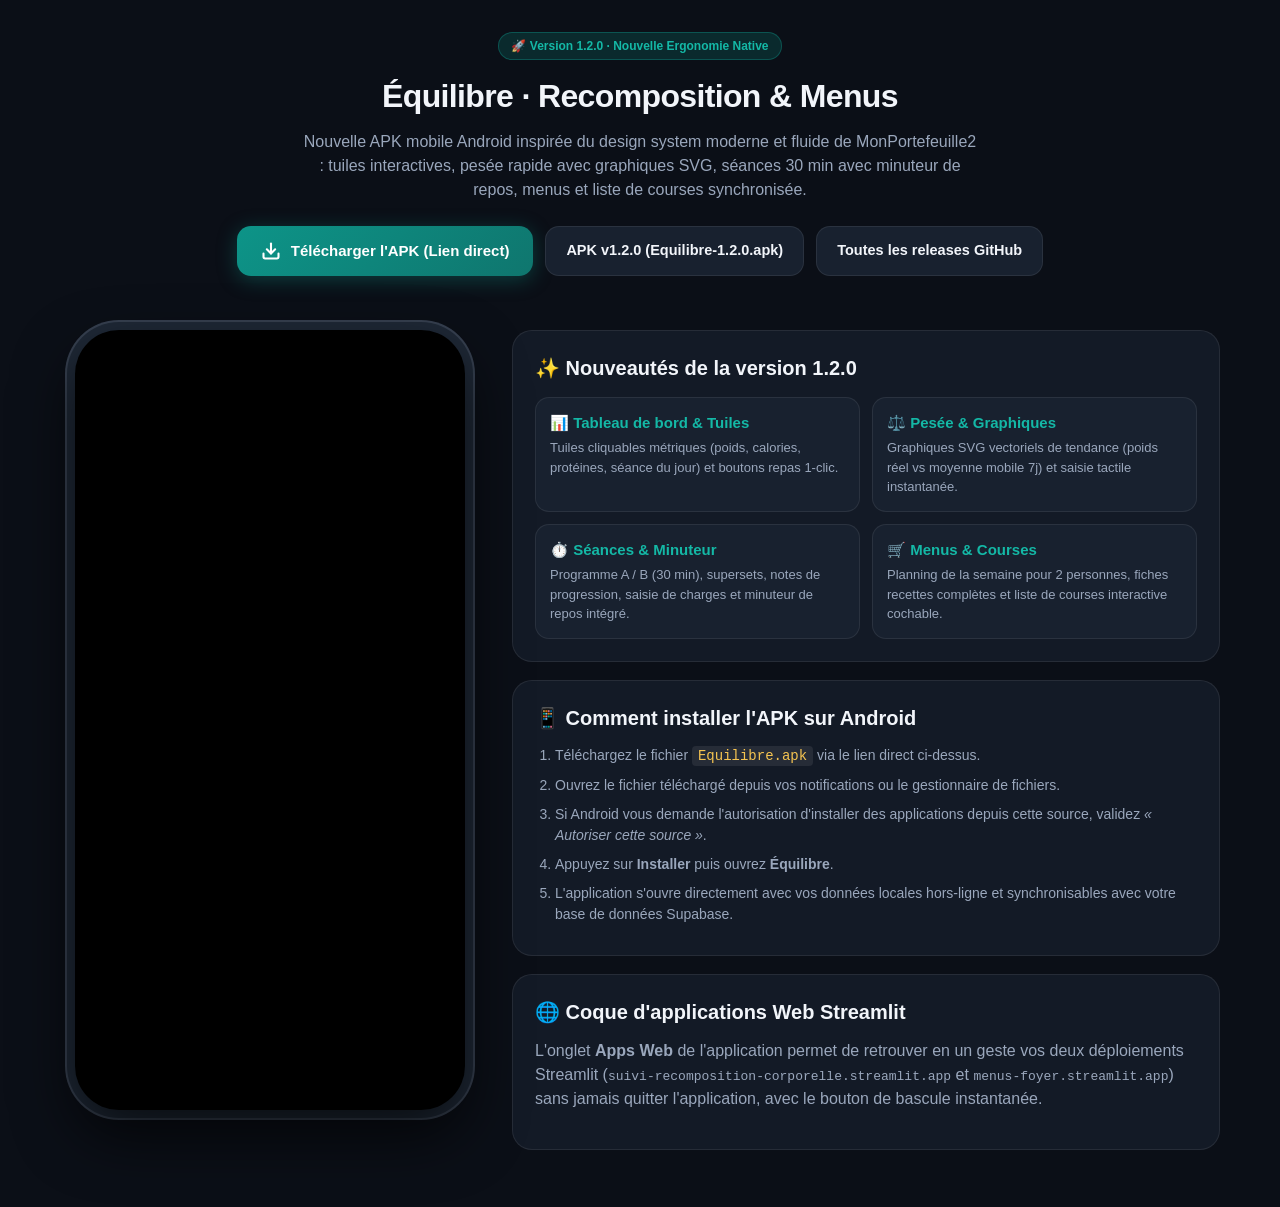
==== telechargements/index.html @ 3985b1e2 "feat(apk): refonte mobile Équilibre inspirée de MonPortefeuille2 et CI/CD APK - Architecture mobile " ====
<!DOCTYPE html>
<html lang="fr">
<head>
    <meta charset="utf-8">
    <meta name="viewport" content="width=device-width, initial-scale=1">
    <title>Équilibre 1.2.0 — Nouvelle APK Android & Aperçu</title>
    <style>
        :root {
            --bg: #0B0F17;
            --card: #131A26;
            --card-2: #18212F;
            --line: rgba(255, 255, 255, 0.08);
            --teal: #0D9488;
            --teal-light: #14B8A6;
            --txt: #F2F5FA;
            --txt-2: #9AA7BC;
            --txt-3: #6B7789;
            --gold: #F5C451;
            --up: #10B981;
        }
        * { box-sizing: border-box; }
        body {
            margin: 0;
            padding: 0;
            background: var(--bg);
            color: var(--txt);
            font-family: -apple-system, BlinkMacSystemFont, "Segoe UI", Roboto, sans-serif;
            line-height: 1.5;
        }
        .header {
            padding: 32px 20px 24px;
            text-align: center;
            max-width: 900px;
            margin: 0 auto;
        }
        .badge {
            display: inline-flex;
            align-items: center;
            gap: 6px;
            padding: 4px 12px;
            border-radius: 999px;
            font-size: 12px;
            font-weight: 700;
            background: rgba(13, 148, 136, 0.2);
            color: var(--teal-light);
            border: 1px solid rgba(13, 148, 136, 0.4);
            margin-bottom: 12px;
        }
        h1 {
            font-size: 32px;
            font-weight: 800;
            margin: 0 0 10px;
            letter-spacing: -0.02em;
        }
        p.lead {
            font-size: 16px;
            color: var(--txt-2);
            max-width: 680px;
            margin: 0 auto 24px;
        }
        .actions {
            display: flex;
            flex-wrap: wrap;
            gap: 12px;
            justify-content: center;
            margin-bottom: 30px;
        }
        .btn-telecharger {
            display: inline-flex;
            align-items: center;
            gap: 10px;
            background: linear-gradient(135deg, var(--teal), #0F766E);
            color: #FFFFFF;
            font-weight: 750;
            font-size: 15px;
            padding: 13px 24px;
            border-radius: 14px;
            text-decoration: none;
            box-shadow: 0 4px 20px rgba(13, 148, 136, 0.35);
            transition: transform .12s ease, opacity .2s ease;
        }
        .btn-telecharger:hover { transform: translateY(-1px); }
        .btn-telecharger:active { transform: translateY(1px); }
        .btn-secondaire {
            display: inline-flex;
            align-items: center;
            gap: 8px;
            background: var(--card-2);
            color: var(--txt);
            font-weight: 650;
            font-size: 14.5px;
            padding: 13px 20px;
            border-radius: 14px;
            text-decoration: none;
            border: 1px solid var(--line);
        }
        .container {
            max-width: 1200px;
            margin: 0 auto;
            padding: 0 20px 40px;
            display: grid;
            grid-template-columns: 1fr;
            gap: 32px;
        }
        @media (min-width: 900px) {
            .container {
                grid-template-columns: 420px 1fr;
                align-items: start;
            }
        }
        /* Cadre mobile */
        .mockup-wrapper {
            position: sticky;
            top: 20px;
            display: flex;
            justify-content: center;
        }
        .phone-frame {
            width: 390px;
            height: 780px;
            background: #000000;
            border-radius: 44px;
            box-shadow: 0 25px 60px rgba(0, 0, 0, 0.7), 0 0 0 8px #1F2937, 0 0 0 10px #374151;
            overflow: hidden;
            position: relative;
        }
        .phone-island {
            position: absolute;
            top: 10px;
            left: 50%;
            transform: translateX(-50%);
            width: 110px;
            height: 24px;
            background: #000;
            border-radius: 16px;
            z-index: 100;
        }
        .phone-frame iframe {
            width: 100%;
            height: 100%;
            border: 0;
            display: block;
        }
        /* Contenu descriptif */
        .content-card {
            background: var(--card);
            border: 1px solid var(--line);
            border-radius: 20px;
            padding: 22px;
            margin-bottom: 18px;
        }
        .content-card h2 {
            margin: 0 0 12px;
            font-size: 20px;
            font-weight: 750;
            color: var(--txt);
        }
        .grid-features {
            display: grid;
            grid-template-columns: 1fr 1fr;
            gap: 12px;
            margin-top: 14px;
        }
        .feature-item {
            background: var(--card-2);
            border: 1px solid var(--line);
            border-radius: 14px;
            padding: 14px;
        }
        .feature-item h3 {
            margin: 0 0 4px;
            font-size: 15px;
            font-weight: 700;
            color: var(--teal-light);
        }
        .feature-item p {
            margin: 0;
            font-size: 13px;
            color: var(--txt-2);
        }
        .instructions ol {
            padding-left: 20px;
            color: var(--txt-2);
            margin: 8px 0;
        }
        .instructions li {
            margin-bottom: 8px;
            font-size: 14px;
        }
        .instructions code {
            background: rgba(255, 255, 255, 0.08);
            padding: 2px 6px;
            border-radius: 4px;
            color: var(--gold);
        }
    </style>
</head>
<body>
    <div class="header">
        <div class="badge">🚀 Version 1.2.0 · Nouvelle Ergonomie Native</div>
        <h1>Équilibre · Recomposition & Menus</h1>
        <p class="lead">
            Nouvelle APK mobile Android inspirée du design system moderne et fluide de MonPortefeuille2 :
            tuiles interactives, pesée rapide avec graphiques SVG, séances 30 min avec minuteur de repos, menus et liste de courses synchronisée.
        </p>
        <div class="actions">
            <a href="https://github.com/flaviensaillard/suivi-recomposition/releases/latest/download/Equilibre.apk" class="btn-telecharger" id="btnDlDirect">
                <svg width="20" height="20" viewBox="0 0 24 24" fill="none" stroke="currentColor" stroke-width="2.5" stroke-linecap="round" stroke-linejoin="round">
                    <path d="M21 15v4a2 2 0 0 1-2 2H5a2 2 0 0 1-2-2v-4"></path>
                    <polyline points="7 10 12 15 17 10"></polyline>
                    <line x1="12" y1="15" x2="12" y2="3"></line>
                </svg>
                Télécharger l'APK (Lien direct)
            </a>
            <a href="https://github.com/flaviensaillard/suivi-recomposition/releases/download/v1.2.0/Equilibre-1.2.0.apk" class="btn-secondaire">
                APK v1.2.0 (Equilibre-1.2.0.apk)
            </a>
            <a href="https://github.com/flaviensaillard/suivi-recomposition/releases" class="btn-secondaire" target="_blank">
                Toutes les releases GitHub
            </a>
        </div>
    </div>

    <div class="container">
        <!-- Mockup interactif -->
        <div class="mockup-wrapper">
            <div class="phone-frame">
                <div class="phone-island"></div>
                <iframe src="app/src/main/assets/www/index.html" title="Aperçu mobile Équilibre"></iframe>
            </div>
        </div>

        <!-- Détails de la version & Améliorations -->
        <div class="details">
            <div class="content-card">
                <h2>✨ Nouveautés de la version 1.2.0</h2>
                <div class="grid-features">
                    <div class="feature-item">
                        <h3>📊 Tableau de bord & Tuiles</h3>
                        <p>Tuiles cliquables métriques (poids, calories, protéines, séance du jour) et boutons repas 1-clic.</p>
                    </div>
                    <div class="feature-item">
                        <h3>⚖️ Pesée & Graphiques</h3>
                        <p>Graphiques SVG vectoriels de tendance (poids réel vs moyenne mobile 7j) et saisie tactile instantanée.</p>
                    </div>
                    <div class="feature-item">
                        <h3>⏱️ Séances & Minuteur</h3>
                        <p>Programme A / B (30 min), supersets, notes de progression, saisie de charges et minuteur de repos intégré.</p>
                    </div>
                    <div class="feature-item">
                        <h3>🛒 Menus & Courses</h3>
                        <p>Planning de la semaine pour 2 personnes, fiches recettes complètes et liste de courses interactive cochable.</p>
                    </div>
                </div>
            </div>

            <div class="content-card instructions">
                <h2>📱 Comment installer l'APK sur Android</h2>
                <ol>
                    <li>Téléchargez le fichier <code>Equilibre.apk</code> via le lien direct ci-dessus.</li>
                    <li>Ouvrez le fichier téléchargé depuis vos notifications ou le gestionnaire de fichiers.</li>
                    <li>Si Android vous demande l'autorisation d'installer des applications depuis cette source, validez <em>« Autoriser cette source »</em>.</li>
                    <li>Appuyez sur <strong>Installer</strong> puis ouvrez <strong>Équilibre</strong>.</li>
                    <li>L'application s'ouvre directement avec vos données locales hors-ligne et synchronisables avec votre base de données Supabase.</li>
                </ol>
            </div>

            <div class="content-card">
                <h2>🌐 Coque d'applications Web Streamlit</h2>
                <p style="color: var(--txt-2); margin-top: 0;">
                    L'onglet <strong>Apps Web</strong> de l'application permet de retrouver en un geste vos deux déploiements Streamlit (<code>suivi-recomposition-corporelle.streamlit.app</code> et <code>menus-foyer.streamlit.app</code>) sans jamais quitter l'application, avec le bouton de bascule instantanée.
                </p>
            </div>
        </div>
    </div>
</body>
</html>
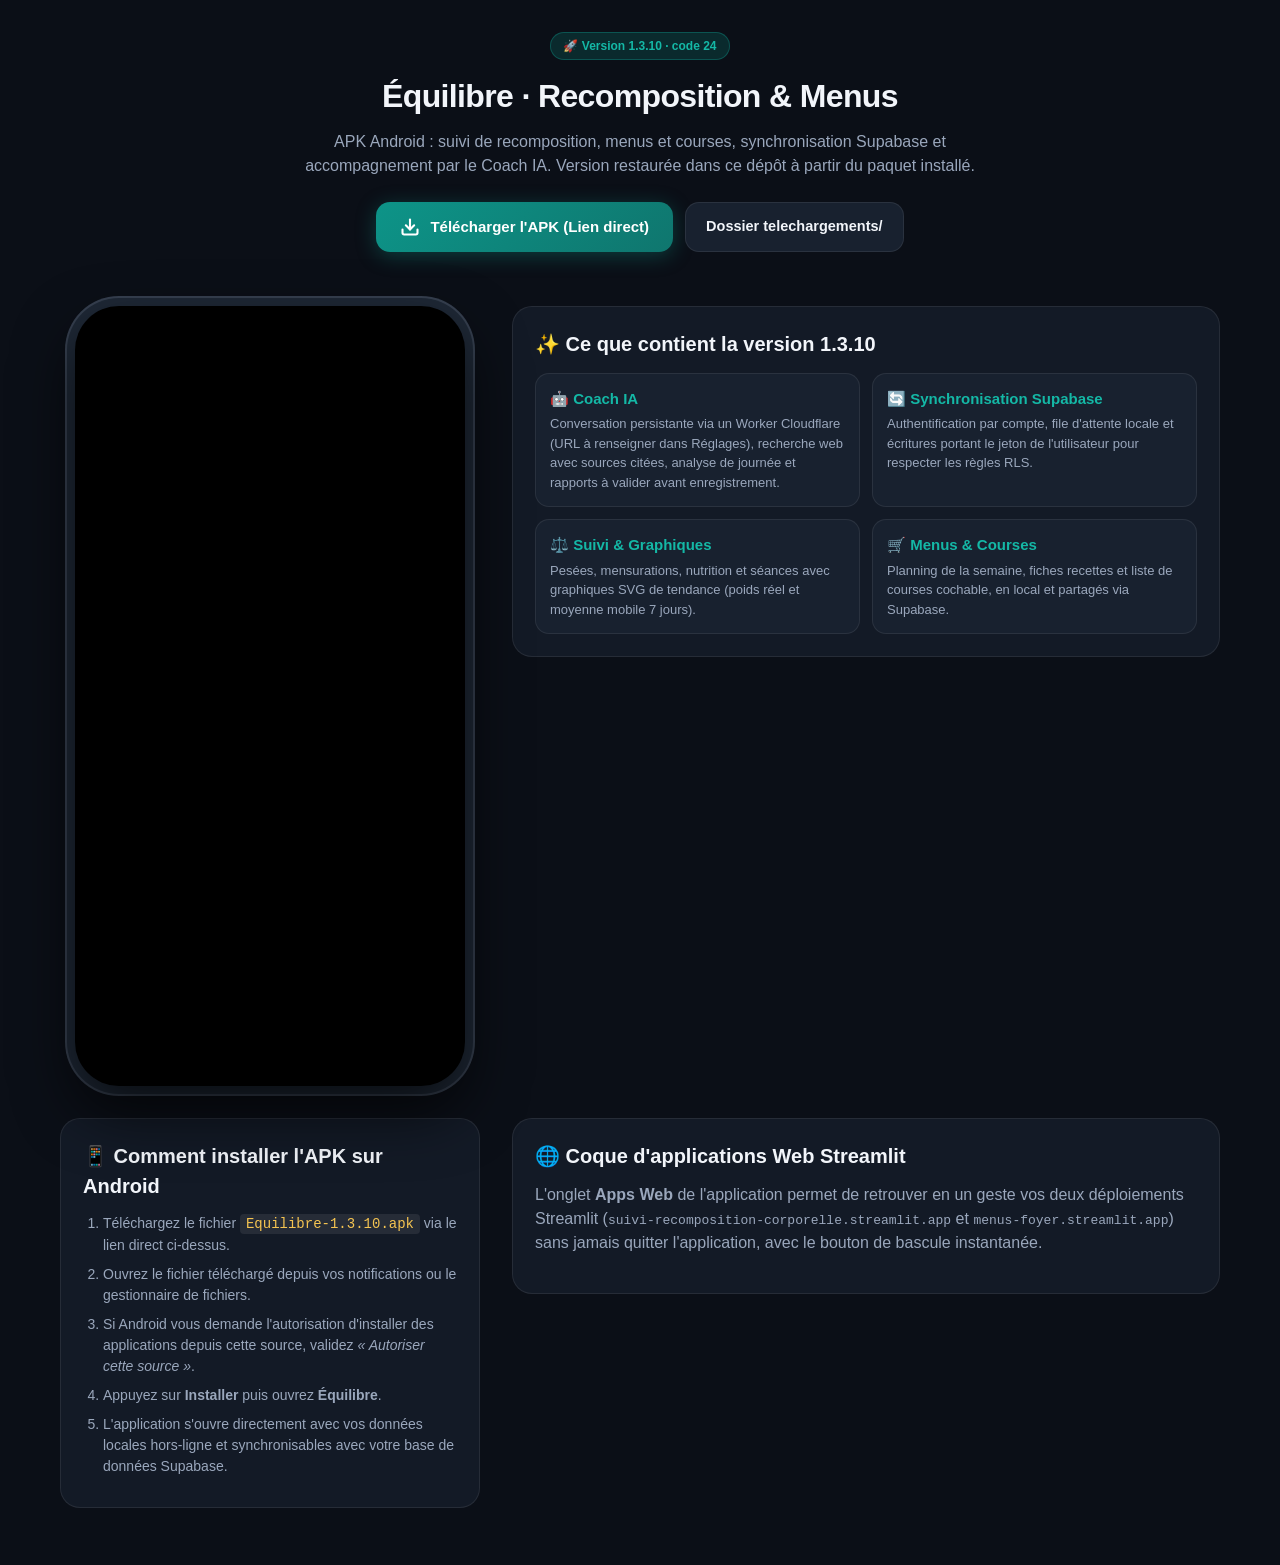
==== commit b50d1889: "feat(apk): restaure la version 1.3.10 depuis le paquet installé Le dépôt ne contenait plus le code d" ====
--- a/telechargements/index.html
+++ b/telechargements/index.html
@@ -3,7 +3,7 @@
 <head>
     <meta charset="utf-8">
     <meta name="viewport" content="width=device-width, initial-scale=1">
-    <title>Équilibre 1.2.0 — Nouvelle APK Android & Aperçu</title>
+    <title>Équilibre 1.3.10 — APK Android & Aperçu</title>
     <style>
         :root {
             --bg: #0B0F17;
@@ -197,14 +197,14 @@
 </head>
 <body>
     <div class="header">
-        <div class="badge">🚀 Version 1.2.0 · Nouvelle Ergonomie Native</div>
+        <div class="badge">🚀 Version 1.3.10 · code 24</div>
         <h1>Équilibre · Recomposition & Menus</h1>
         <p class="lead">
-            Nouvelle APK mobile Android inspirée du design system moderne et fluide de MonPortefeuille2 :
-            tuiles interactives, pesée rapide avec graphiques SVG, séances 30 min avec minuteur de repos, menus et liste de courses synchronisée.
+            APK Android : suivi de recomposition, menus et courses, synchronisation Supabase
+            et accompagnement par le Coach IA. Version restaurée dans ce dépôt à partir du paquet installé.
         </p>
         <div class="actions">
-            <a href="https://github.com/flaviensaillard/suivi-recomposition/releases/latest/download/Equilibre.apk" class="btn-telecharger" id="btnDlDirect">
+            <a href="Equilibre-1.3.10.apk" class="btn-telecharger" id="btnDlDirect">
                 <svg width="20" height="20" viewBox="0 0 24 24" fill="none" stroke="currentColor" stroke-width="2.5" stroke-linecap="round" stroke-linejoin="round">
                     <path d="M21 15v4a2 2 0 0 1-2 2H5a2 2 0 0 1-2-2v-4"></path>
                     <polyline points="7 10 12 15 17 10"></polyline>
@@ -212,11 +212,8 @@
                 </svg>
                 Télécharger l'APK (Lien direct)
             </a>
-            <a href="https://github.com/flaviensaillard/suivi-recomposition/releases/download/v1.2.0/Equilibre-1.2.0.apk" class="btn-secondaire">
-                APK v1.2.0 (Equilibre-1.2.0.apk)
-            </a>
-            <a href="https://github.com/flaviensaillard/suivi-recomposition/releases" class="btn-secondaire" target="_blank">
-                Toutes les releases GitHub
+            <a href="https://github.com/flaviensaillard/suivi-recomposition/tree/main/telechargements" class="btn-secondaire" target="_blank">
+                Dossier telechargements/
             </a>
         </div>
     </div>
@@ -233,31 +230,32 @@
         <!-- Détails de la version & Améliorations -->
         <div class="details">
             <div class="content-card">
-                <h2>✨ Nouveautés de la version 1.2.0</h2>
+                <h2>✨ Ce que contient la version 1.3.10</h2>
                 <div class="grid-features">
                     <div class="feature-item">
-                        <h3>📊 Tableau de bord & Tuiles</h3>
-                        <p>Tuiles cliquables métriques (poids, calories, protéines, séance du jour) et boutons repas 1-clic.</p>
-                    </div>
-                    <div class="feature-item">
-                        <h3>⚖️ Pesée & Graphiques</h3>
-                        <p>Graphiques SVG vectoriels de tendance (poids réel vs moyenne mobile 7j) et saisie tactile instantanée.</p>
-                    </div>
-                    <div class="feature-item">
-                        <h3>⏱️ Séances & Minuteur</h3>
-                        <p>Programme A / B (30 min), supersets, notes de progression, saisie de charges et minuteur de repos intégré.</p>
+                        <h3>🤖 Coach IA</h3>
+                        <p>Conversation persistante via un Worker Cloudflare (URL à renseigner dans Réglages), recherche web avec sources citées, analyse de journée et rapports à valider avant enregistrement.</p>
+                    </div>
+                    <div class="feature-item">
+                        <h3>🔄 Synchronisation Supabase</h3>
+                        <p>Authentification par compte, file d'attente locale et écritures portant le jeton de l'utilisateur pour respecter les règles RLS.</p>
+                    </div>
+                    <div class="feature-item">
+                        <h3>⚖️ Suivi & Graphiques</h3>
+                        <p>Pesées, mensurations, nutrition et séances avec graphiques SVG de tendance (poids réel et moyenne mobile 7 jours).</p>
                     </div>
                     <div class="feature-item">
                         <h3>🛒 Menus & Courses</h3>
-                        <p>Planning de la semaine pour 2 personnes, fiches recettes complètes et liste de courses interactive cochable.</p>
-                    </div>
+                        <p>Planning de la semaine, fiches recettes et liste de courses cochable, en local et partagés via Supabase.</p>
+                    </div>
+                </div>
                 </div>
             </div>
 
             <div class="content-card instructions">
                 <h2>📱 Comment installer l'APK sur Android</h2>
                 <ol>
-                    <li>Téléchargez le fichier <code>Equilibre.apk</code> via le lien direct ci-dessus.</li>
+                    <li>Téléchargez le fichier <code>Equilibre-1.3.10.apk</code> via le lien direct ci-dessus.</li>
                     <li>Ouvrez le fichier téléchargé depuis vos notifications ou le gestionnaire de fichiers.</li>
                     <li>Si Android vous demande l'autorisation d'installer des applications depuis cette source, validez <em>« Autoriser cette source »</em>.</li>
                     <li>Appuyez sur <strong>Installer</strong> puis ouvrez <strong>Équilibre</strong>.</li>
